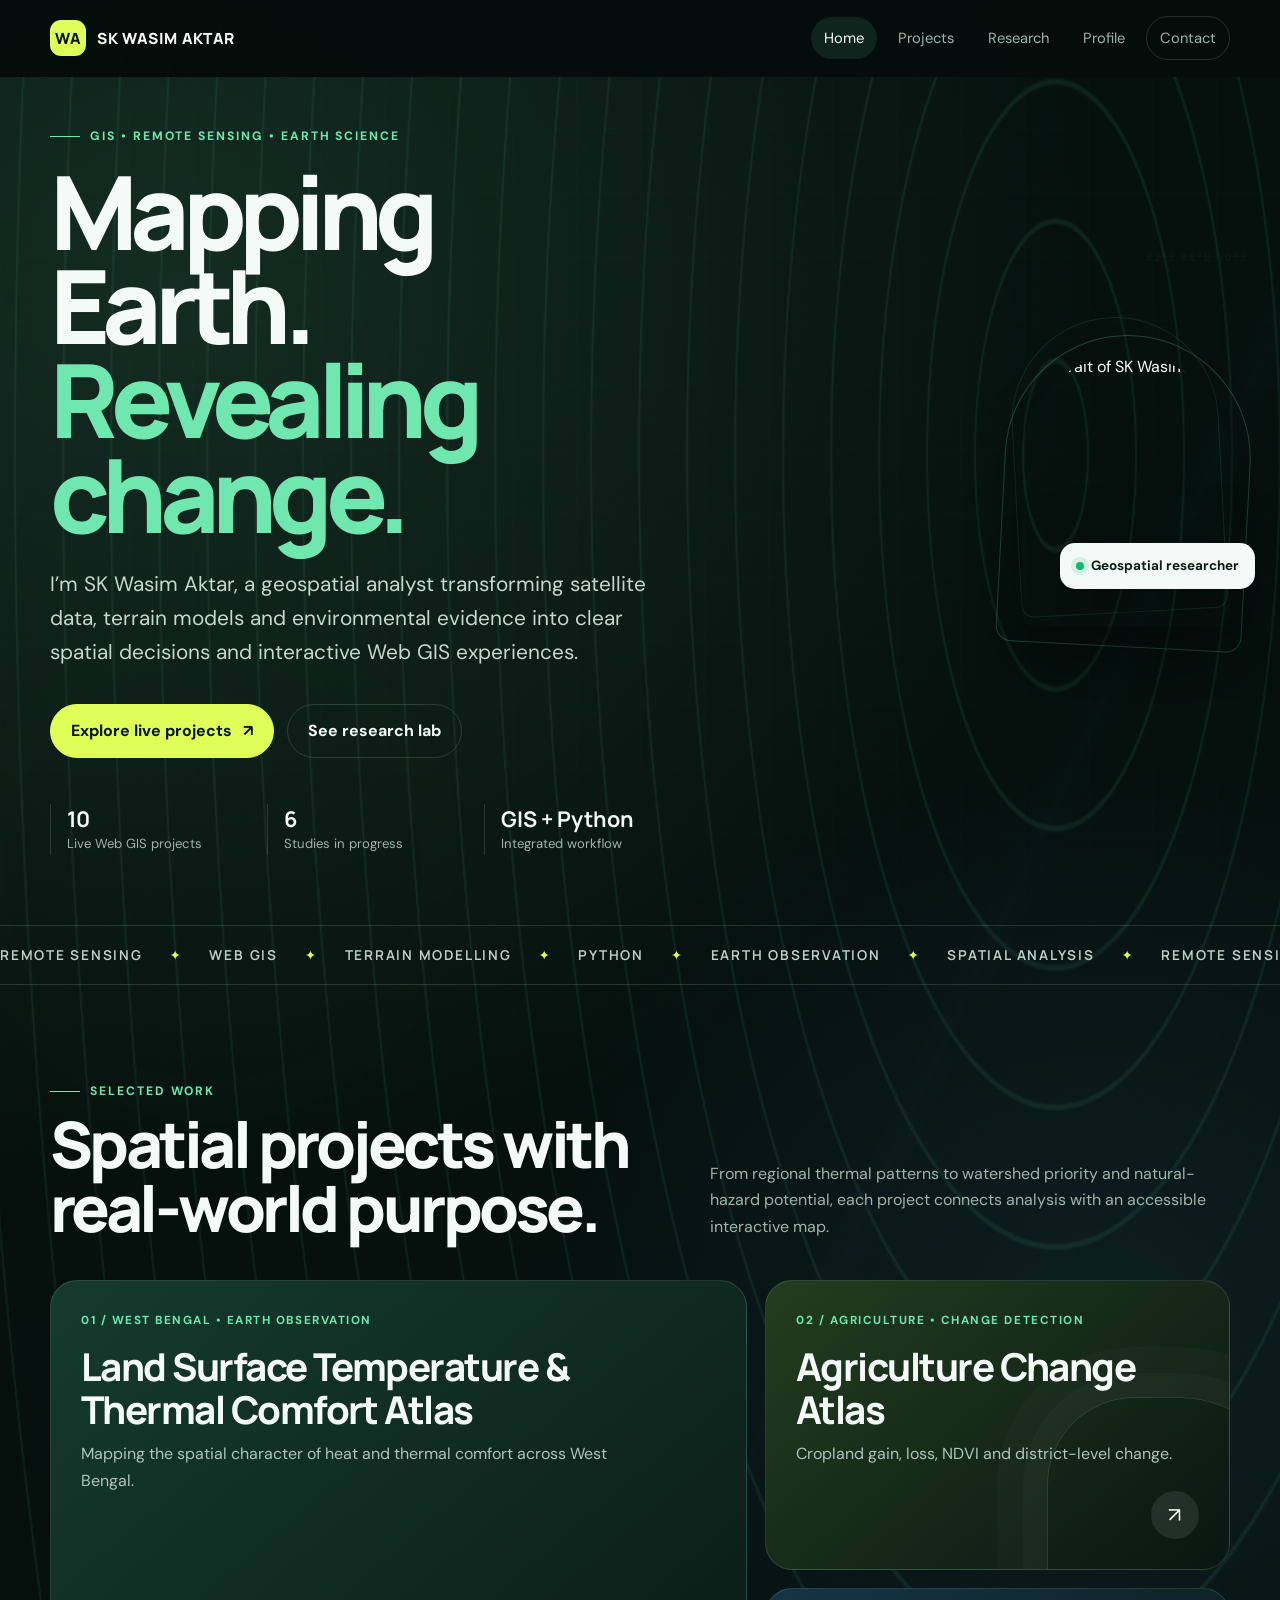
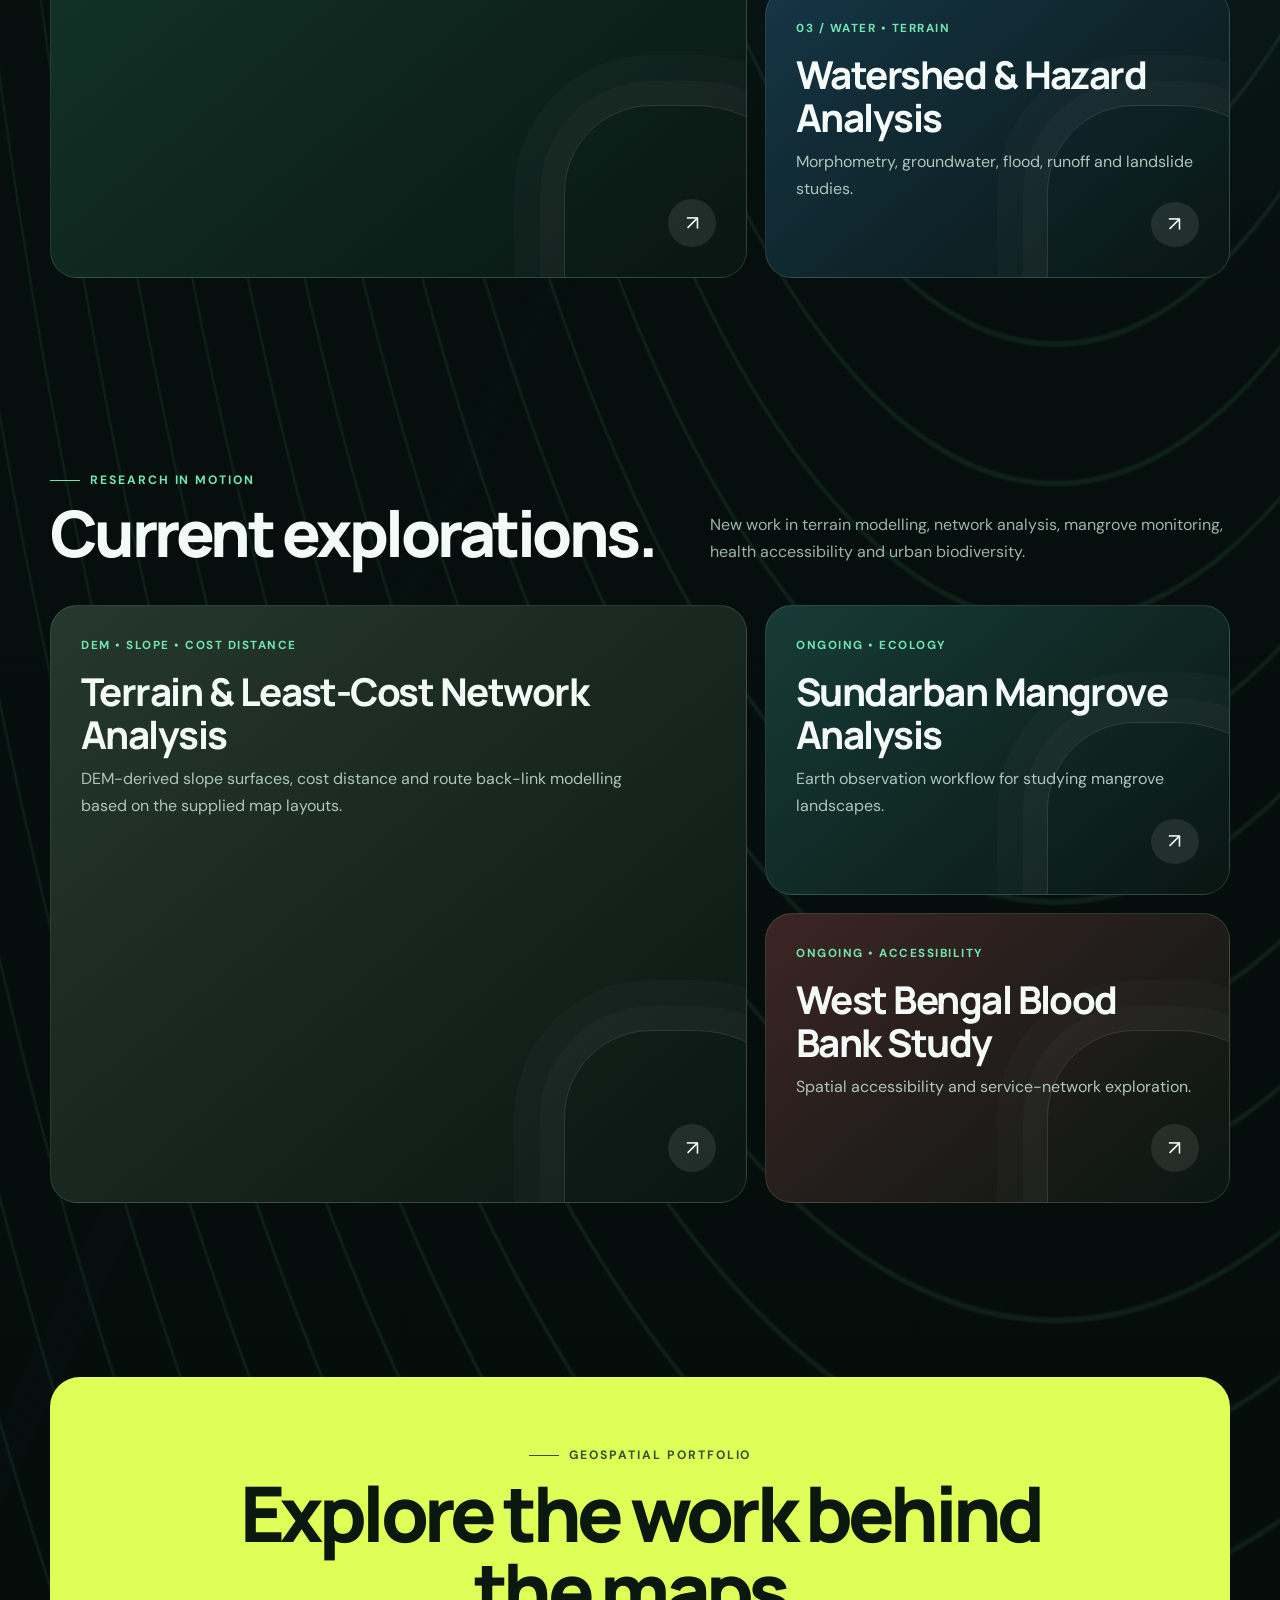
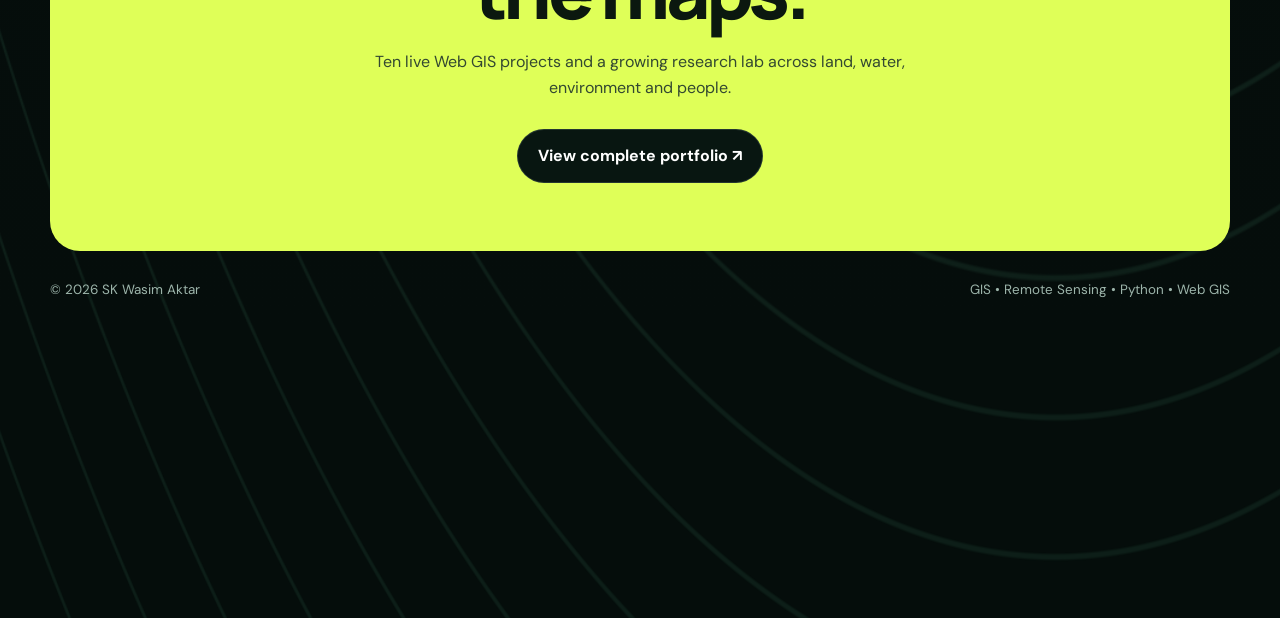
==== index.html @ d95f844d "Publish professional GIS portfolio website Add responsive portfolio pages, smooth interactions, proj" ====
<!doctype html>
<html lang="en">
<head>
  <meta charset="UTF-8"><meta name="viewport" content="width=device-width,initial-scale=1">
  <meta name="description" content="SK Wasim Aktar - GIS, Remote Sensing and spatial data portfolio.">
  <meta name="theme-color" content="#050d0b"><title>SK Wasim Aktar | Geospatial Portfolio</title>
  <link rel="preconnect" href="https://fonts.googleapis.com"><link rel="preconnect" href="https://fonts.gstatic.com" crossorigin>
  <link href="https://fonts.googleapis.com/css2?family=DM+Sans:wght@400;500;600;700&family=Manrope:wght@500;600;700;800&display=swap" rel="stylesheet">
  <link rel="stylesheet" href="styles.css"><link rel="stylesheet" href="performance.css">
  <link rel="icon" type="image/svg+xml" href="data:image/svg+xml,%3Csvg xmlns='http://www.w3.org/2000/svg' viewBox='0 0 64 64'%3E%3Crect width='64' height='64' rx='15' fill='%23071411'/%3E%3Cpath d='M10 44 22 20l10 17 8-14 14 21' fill='none' stroke='%236de5ad' stroke-width='5' stroke-linecap='round'/%3E%3Ccircle cx='32' cy='37' r='4' fill='%23e6ff63'/%3E%3C/svg%3E">
</head>
<body>
  <div class="topo"></div><div class="noise"></div><div class="transition-screen"></div>
  <nav><div class="wrap nav-inner"><a class="brand" href="index.html" data-transition><span class="brand-mark">WA</span> SK WASIM AKTAR</a><button class="menu" aria-label="Toggle navigation">☰</button><div class="nav-links"><a class="active" href="index.html" data-transition>Home</a><a href="projects.html" data-transition>Projects</a><a href="lab.html" data-transition>Research</a><a href="about.html" data-transition>Profile</a><a class="nav-cta" href="contact.html" data-transition>Contact</a></div></div></nav>
  <main>
    <header class="hero"><div class="wrap hero-grid"><div><div class="eyebrow">GIS • Remote Sensing • Earth Science</div><h1>Mapping Earth.<br><em>Revealing change.</em></h1><p class="lead">I’m SK Wasim Aktar, a geospatial analyst transforming satellite data, terrain models and environmental evidence into clear spatial decisions and interactive Web GIS experiences.</p><div class="actions"><a class="btn primary" href="projects.html" data-transition>Explore live projects <span>↗</span></a><a class="btn" href="lab.html" data-transition>See research lab</a></div><div class="hero-stats"><div class="stat"><b>10</b>Live Web GIS projects</div><div class="stat"><b>6</b>Studies in progress</div><div class="stat"><b>GIS + Python</b>Integrated workflow</div></div></div><div class="portrait-shell"><img class="portrait" src="assets/profile.jpeg" alt="Portrait of SK Wasim Aktar"><div class="portrait-label"><i></i>Geospatial researcher</div></div></div></header>
    <div class="marquee"><div class="marquee-track">REMOTE SENSING <span>✦</span> WEB GIS <span>✦</span> TERRAIN MODELLING <span>✦</span> PYTHON <span>✦</span> EARTH OBSERVATION <span>✦</span> SPATIAL ANALYSIS <span>✦</span> REMOTE SENSING <span>✦</span> WEB GIS <span>✦</span> TERRAIN MODELLING <span>✦</span> PYTHON <span>✦</span> EARTH OBSERVATION <span>✦</span> SPATIAL ANALYSIS <span>✦</span></div></div>
    <section><div class="wrap"><div class="section-head reveal"><div><div class="eyebrow">Selected work</div><h2>Spatial projects with<br>real-world purpose.</h2></div><p>From regional thermal patterns to watershed priority and natural-hazard potential, each project connects analysis with an accessible interactive map.</p></div>
      <div class="featured-grid">
        <a class="feature reveal" data-parallax href="projects.html" data-transition style="--tone:#153b2e"><div><div class="feature-meta">01 / WEST BENGAL • EARTH OBSERVATION</div><h3>Land Surface Temperature & Thermal Comfort Atlas</h3><p>Mapping the spatial character of heat and thermal comfort across West Bengal.</p></div><span class="feature-arrow">↗</span></a>
        <a class="feature reveal" data-parallax href="projects.html" data-transition style="--tone:#233d1f"><div><div class="feature-meta">02 / AGRICULTURE • CHANGE DETECTION</div><h3>Agriculture Change Atlas</h3><p>Cropland gain, loss, NDVI and district-level change.</p></div><span class="feature-arrow">↗</span></a>
        <a class="feature reveal" data-parallax href="projects.html" data-transition style="--tone:#153546"><div><div class="feature-meta">03 / WATER • TERRAIN</div><h3>Watershed & Hazard Analysis</h3><p>Morphometry, groundwater, flood, runoff and landslide studies.</p></div><span class="feature-arrow">↗</span></a>
      </div>
    </div></section>
    <section><div class="wrap"><div class="section-head reveal"><div><div class="eyebrow">Research in motion</div><h2>Current explorations.</h2></div><p>New work in terrain modelling, network analysis, mangrove monitoring, health accessibility and urban biodiversity.</p></div><div class="featured-grid">
      <a class="feature reveal" data-parallax href="lab.html" data-transition style="--tone:#26382d"><div><div class="feature-meta">DEM • SLOPE • COST DISTANCE</div><h3>Terrain & Least-Cost Network Analysis</h3><p>DEM-derived slope surfaces, cost distance and route back-link modelling based on the supplied map layouts.</p></div><span class="feature-arrow">↗</span></a>
      <a class="feature reveal" data-parallax href="lab.html" data-transition style="--tone:#173b38"><div><div class="feature-meta">ONGOING • ECOLOGY</div><h3>Sundarban Mangrove Analysis</h3><p>Earth observation workflow for studying mangrove landscapes.</p></div><span class="feature-arrow">↗</span></a>
      <a class="feature reveal" data-parallax href="lab.html" data-transition style="--tone:#3c2524"><div><div class="feature-meta">ONGOING • ACCESSIBILITY</div><h3>West Bengal Blood Bank Study</h3><p>Spatial accessibility and service-network exploration.</p></div><span class="feature-arrow">↗</span></a>
    </div></div></section>
  </main>
  <footer><div class="wrap"><div class="footer-card reveal"><div class="eyebrow" style="justify-content:center;color:#355033">Geospatial portfolio</div><h2>Explore the work behind the maps.</h2><p>Ten live Web GIS projects and a growing research lab across land, water, environment and people.</p><a class="btn" href="projects.html" data-transition>View complete portfolio ↗</a></div><div class="footer-bottom"><span>© <span data-year></span> SK Wasim Aktar</span><span>GIS • Remote Sensing • Python • Web GIS</span></div></div></footer>
  <script src="app.js"></script>
</body></html>
---- styles.css ----
:root{--ink:#050d0b;--ink2:#091713;--panel:#0d211b;--panel2:#112b23;--text:#f4faf7;--muted:#9db5ab;--mint:#71e7b0;--acid:#dfff58;--blue:#55b7ff;--orange:#ff9e5e;--line:rgba(187,231,210,.16);--shadow:0 26px 80px rgba(0,0,0,.38);--sans:"DM Sans",system-ui,sans-serif;--display:"Manrope",system-ui,sans-serif}
*{box-sizing:border-box}html{scroll-behavior:smooth;background:var(--ink)}body{margin:0;color:var(--text);font:16px/1.65 var(--sans);background:var(--ink);overflow-x:hidden}body:before{content:"";position:fixed;inset:0;pointer-events:none;z-index:-3;background:radial-gradient(circle at 13% 8%,rgba(113,231,176,.13),transparent 27%),radial-gradient(circle at 86% 38%,rgba(85,183,255,.09),transparent 24%),linear-gradient(180deg,#06110e,#050d0b)}body:after{content:"";position:fixed;inset:0;pointer-events:none;z-index:-2;opacity:.14;background-image:linear-gradient(rgba(113,231,176,.12) 1px,transparent 1px),linear-gradient(90deg,rgba(113,231,176,.12) 1px,transparent 1px);background-size:64px 64px;mask-image:linear-gradient(to bottom,rgba(0,0,0,.8),transparent 72%)}
a{color:inherit;text-decoration:none}button{font:inherit}.wrap{width:min(1180px,calc(100% - 40px));margin:auto}.topo{position:fixed;inset:-8%;z-index:-1;opacity:.13;pointer-events:none;background:repeating-radial-gradient(ellipse at 78% 18%,transparent 0 31px,rgba(113,231,176,.75) 32px 33px,transparent 34px 48px),linear-gradient(115deg,transparent 0 48%,rgba(85,183,255,.12) 49%,transparent 50% 100%);animation:mapDrift 22s ease-in-out infinite alternate}.topo:before{content:"";position:absolute;width:420px;height:420px;left:7%;top:23%;border:1px solid rgba(113,231,176,.15);border-radius:50%;box-shadow:0 0 0 42px rgba(113,231,176,.025),0 0 0 84px rgba(85,183,255,.018)}.topo:after{content:"82°E   86°E   90°E";position:absolute;right:9%;top:13%;color:rgba(187,231,210,.33);font:600 .65rem var(--display);letter-spacing:.2em}.noise{position:fixed;inset:0;pointer-events:none;z-index:100;opacity:.023;background-image:url("data:image/svg+xml,%3Csvg viewBox='0 0 180 180' xmlns='http://www.w3.org/2000/svg'%3E%3Cfilter id='n'%3E%3CfeTurbulence type='fractalNoise' baseFrequency='.85' numOctaves='3' stitchTiles='stitch'/%3E%3C/filter%3E%3Crect width='100%25' height='100%25' filter='url(%23n)' opacity='.6'/%3E%3C/svg%3E")}@keyframes mapDrift{to{transform:translate3d(12px,-10px,0) scale(1.018)}}
.transition-screen{position:fixed;inset:0;z-index:200;pointer-events:none;opacity:0;background:rgba(3,10,8,.88);backdrop-filter:blur(4px);transition:opacity .14s ease;display:grid;place-items:center;color:var(--mint);font:700 .68rem var(--display);letter-spacing:.18em;text-transform:uppercase}.transition-screen:before{content:"";position:absolute;left:0;right:0;top:50%;height:1px;background:linear-gradient(90deg,transparent,var(--mint),var(--blue),transparent);box-shadow:0 0 20px rgba(113,231,176,.5);transform:scaleX(0);transform-origin:left;transition:transform .18s cubic-bezier(.65,0,.35,1)}.transition-screen:after{content:"Spatial view";transform:translateY(20px);opacity:0;transition:opacity .1s ease}.leaving .transition-screen{opacity:1}.leaving .transition-screen:before{transform:scaleX(1)}.leaving .transition-screen:after{opacity:.65}body{animation:pageIn .28s cubic-bezier(.22,1,.36,1) both}@keyframes pageIn{from{opacity:.35;transform:translateY(3px)}to{opacity:1;transform:none}}
nav{position:fixed;inset:0 0 auto;z-index:80;background:rgba(5,13,11,.78);backdrop-filter:blur(18px);border-bottom:1px solid transparent;transition:.3s}nav.scrolled{border-color:var(--line)}.nav-inner{height:76px;display:flex;align-items:center;justify-content:space-between}.brand{display:flex;align-items:center;gap:11px;font:800 .96rem var(--display);letter-spacing:.05em}.brand-mark{display:grid;place-items:center;width:36px;height:36px;border-radius:11px;background:var(--acid);color:#0b150e}.nav-links{display:flex;align-items:center;gap:8px}.nav-links a{padding:9px 13px;border-radius:999px;color:var(--muted);font-size:.92rem;transition:.25s}.nav-links a:hover,.nav-links a.active{background:rgba(113,231,176,.1);color:var(--text)}.nav-cta{border:1px solid var(--line)!important}.menu{display:none;border:0;background:none;color:white;font-size:1.5rem;cursor:pointer}
.eyebrow{display:flex;align-items:center;gap:10px;color:var(--mint);font-weight:700;font-size:.76rem;letter-spacing:.16em;text-transform:uppercase}.eyebrow:before{content:"";width:30px;height:1px;background:currentColor}.hero{min-height:100svh;padding:126px 0 70px;display:grid;align-items:center}.hero-grid{display:grid;grid-template-columns:1.16fr .84fr;gap:75px;align-items:center}.hero h1,.page-hero h1{font:800 clamp(3.4rem,8vw,7.7rem)/.92 var(--display);letter-spacing:-.075em;margin:18px 0 26px}.hero h1 em{font-style:normal;color:var(--mint)}.lead{max-width:690px;color:#c4d8cf;font-size:clamp(1.05rem,1.8vw,1.3rem)}.actions{display:flex;gap:13px;flex-wrap:wrap;margin-top:34px}.btn{display:inline-flex;align-items:center;gap:11px;padding:13px 20px;border-radius:999px;border:1px solid var(--line);font-weight:700;transition:.28s}.btn.primary{background:var(--acid);border-color:var(--acid);color:#0b150e}.btn:hover{transform:translateY(-3px);box-shadow:0 14px 38px rgba(113,231,176,.13)}.hero-stats{display:grid;grid-template-columns:repeat(3,1fr);gap:10px;margin-top:46px}.stat{border-left:1px solid var(--line);padding-left:16px;color:var(--muted);font-size:.82rem}.stat b{display:block;font:700 1.35rem var(--display);color:var(--text)}
.portrait-shell{position:relative;max-width:405px;margin-left:auto}.portrait-shell:before,.portrait-shell:after{content:"";position:absolute;inset:-19px;border:1px solid rgba(113,231,176,.25);border-radius:220px 220px 28px 28px;transform:rotate(3deg)}.portrait-shell:after{inset:-37px 9px 15px -8px;transform:rotate(-3deg);opacity:.45}.portrait{display:block;position:relative;z-index:1;width:100%;aspect-ratio:.76;object-fit:cover;object-position:center 20%;border-radius:210px 210px 25px 25px;box-shadow:var(--shadow);filter:saturate(.88) contrast(1.05)}.portrait-label{position:absolute;z-index:2;right:-25px;bottom:38px;background:#f4faf7;color:#0a1b13;border-radius:15px;padding:12px 16px;font-weight:700;font-size:.84rem;box-shadow:var(--shadow)}.portrait-label i,.status-dot{display:inline-block;width:8px;height:8px;border-radius:50%;background:#12b76a;margin-right:7px;box-shadow:0 0 0 5px rgba(18,183,106,.14)}
section{padding:96px 0}.section-head{display:flex;justify-content:space-between;gap:35px;align-items:end;margin-bottom:40px}.section-head h2{font:800 clamp(2.2rem,5vw,4.5rem)/1 var(--display);letter-spacing:-.055em;margin:11px 0 0}.section-head p{max-width:520px;color:var(--muted);margin:0}.kicker{color:var(--acid)}
.featured-grid{display:grid;grid-template-columns:1.2fr .8fr;grid-template-rows:repeat(2,290px);gap:18px}.feature{position:relative;overflow:hidden;border:1px solid var(--line);border-radius:27px;padding:30px;background:linear-gradient(140deg,var(--tone,#153c30),#091612);transition:.4s;display:flex;flex-direction:column;justify-content:space-between}.feature:first-child{grid-row:1/3}.feature:hover{transform:translateY(-6px);border-color:rgba(113,231,176,.45);box-shadow:var(--shadow)}.feature:before{content:"";position:absolute;inset:auto -70px -80px auto;width:250px;height:250px;border-radius:42% 58% 63% 37%;border:1px solid rgba(255,255,255,.13);box-shadow:0 0 0 24px rgba(255,255,255,.025),0 0 0 50px rgba(255,255,255,.018);transition:.7s}.feature:hover:before{transform:rotate(18deg) scale(1.1)}.feature-meta{position:relative;z-index:1;color:var(--mint);font-size:.73rem;font-weight:700;letter-spacing:.13em}.feature h3{position:relative;z-index:1;font:750 clamp(1.45rem,3vw,2.7rem)/1.12 var(--display);letter-spacing:-.04em;margin:15px 0 10px;max-width:650px}.feature p{position:relative;z-index:1;color:#aec5bb;margin:0;max-width:560px}.feature-arrow{position:relative;z-index:1;align-self:flex-end;width:48px;height:48px;border-radius:50%;display:grid;place-items:center;background:rgba(255,255,255,.09);font-size:1.3rem}
.page-hero{padding:150px 0 55px}.page-hero h1{font-size:clamp(3.1rem,7vw,6.5rem);max-width:1000px}.page-hero p{max-width:720px;color:#bfd3ca;font-size:1.15rem}.coord-line{display:flex;gap:25px;flex-wrap:wrap;color:var(--muted);font:600 .78rem var(--display);letter-spacing:.12em;margin-top:35px}
.filters{display:flex;gap:9px;flex-wrap:wrap;margin-bottom:28px}.filter{background:transparent;color:var(--muted);border:1px solid var(--line);border-radius:999px;padding:9px 15px;font-weight:700;cursor:pointer}.filter.active,.filter:hover{background:var(--mint);color:#06100d;border-color:var(--mint)}
.project-grid{display:grid;grid-template-columns:repeat(2,1fr);gap:20px}.project{position:relative;min-height:355px;padding:30px;border-radius:26px;border:1px solid var(--line);overflow:hidden;display:flex;flex-direction:column;justify-content:space-between;background:linear-gradient(145deg,var(--tone,#14362c),#081612);transition:.38s}.project:hover{transform:translateY(-7px);border-color:rgba(113,231,176,.5);box-shadow:var(--shadow)}.project:after{content:"";position:absolute;width:220px;height:220px;border:1px solid rgba(255,255,255,.11);border-radius:46% 54% 62% 38%;right:-65px;top:-65px;box-shadow:0 0 0 22px rgba(255,255,255,.022),0 0 0 45px rgba(255,255,255,.016);transition:.7s}.project:hover:after{transform:rotate(20deg) scale(1.08)}.project-number{font:700 .74rem var(--display);letter-spacing:.13em;color:var(--mint)}.project h3{font:750 clamp(1.35rem,2.4vw,2rem)/1.14 var(--display);letter-spacing:-.035em;max-width:520px;margin:65px 0 13px}.project p{color:#a9c0b7;max-width:540px;margin:0 0 22px}.tags{display:flex;gap:8px;flex-wrap:wrap}.tag{font-size:.74rem;padding:5px 9px;border-radius:7px;background:rgba(255,255,255,.08);color:#d8e7e1}.project-link{display:flex;justify-content:space-between;align-items:center;border-top:1px solid var(--line);padding-top:18px;margin-top:25px;font-weight:700}.project-link span:last-child{font-size:1.35rem;transition:.25s}.project:hover .project-link span:last-child{transform:translate(4px,-4px)}
.lab-grid{display:grid;grid-template-columns:repeat(12,1fr);gap:20px}.lab-card{grid-column:span 4;border:1px solid var(--line);border-radius:25px;overflow:hidden;background:var(--panel);transition:.38s;min-height:420px;display:flex;flex-direction:column}.lab-card.wide{grid-column:span 6}.lab-card:hover{transform:translateY(-6px);border-color:rgba(113,231,176,.42);box-shadow:var(--shadow)}.lab-media{height:225px;overflow:hidden;position:relative;background:#11251e}.lab-media img{width:100%;height:100%;object-fit:cover;object-position:center 30%;transition:.65s}.lab-card:hover img{transform:scale(1.045)}.lab-media:after{content:"";position:absolute;inset:0;background:linear-gradient(180deg,transparent 45%,rgba(5,13,11,.8))}.lab-body{padding:24px;display:flex;flex-direction:column;flex:1}.status{display:flex;align-items:center;justify-content:space-between;color:var(--mint);font-weight:700;font-size:.75rem;letter-spacing:.1em;text-transform:uppercase}.progress{height:3px;background:rgba(255,255,255,.08);border-radius:4px;margin:14px 0 18px;overflow:hidden}.progress i{display:block;height:100%;width:var(--p,45%);background:linear-gradient(90deg,var(--mint),var(--acid));border-radius:4px}.lab-body h3{font:750 1.45rem/1.15 var(--display);letter-spacing:-.03em;margin:0 0 10px}.lab-body p{color:var(--muted);margin:0 0 20px;font-size:.93rem}.lab-action{margin-top:auto;color:#e2efe9;font-weight:700}.placeholder-visual{display:grid;place-items:center;height:225px;position:relative;overflow:hidden;background:radial-gradient(circle at 40% 45%,var(--glow,rgba(113,231,176,.25)),transparent 22%),repeating-radial-gradient(ellipse at 45% 50%,transparent 0 15px,rgba(255,255,255,.13) 16px 17px,transparent 18px 26px),linear-gradient(145deg,#173a30,#091612)}.placeholder-visual b{font:800 2rem var(--display);letter-spacing:-.04em;color:rgba(255,255,255,.9)}
.about-grid{display:grid;grid-template-columns:.9fr 1.1fr;gap:22px}.panel{background:linear-gradient(145deg,rgba(16,40,32,.94),rgba(8,25,20,.94));border:1px solid var(--line);border-radius:25px;padding:32px}.panel h3{font:750 1.25rem var(--display);margin:0 0 20px}.edu{display:grid;grid-template-columns:52px 1fr;gap:14px;padding:19px 0;border-top:1px solid var(--line)}.edu:first-of-type{border-top:0}.edu .year{color:var(--mint);font-weight:800;font-size:.8rem}.edu strong{display:block}.edu span{color:var(--muted);font-size:.92rem}.skills{display:flex;flex-wrap:wrap;gap:10px}.chip{border:1px solid var(--line);background:rgba(113,231,176,.06);border-radius:999px;padding:9px 14px;color:#dcebe5;font-size:.9rem}.workflow{display:grid;grid-template-columns:repeat(4,1fr);gap:1px;border:1px solid var(--line);border-radius:22px;overflow:hidden;background:var(--line)}.step{padding:28px;background:var(--panel)}.step-no{color:var(--acid);font-weight:800;font-size:.73rem}.step b{display:block;font:700 1.05rem var(--display);margin:12px 0 7px}.step p{margin:0;color:var(--muted);font-size:.9rem}
.marquee{border-block:1px solid var(--line);overflow:hidden;white-space:nowrap;padding:16px 0;color:#bdd1c8}.marquee-track{display:inline-block;animation:marquee 26s linear infinite;font:650 .85rem var(--display);letter-spacing:.13em}.marquee span{color:var(--acid);margin:0 22px}@keyframes marquee{to{transform:translateX(-50%)}}
footer{padding:78px 0 34px}.footer-card{text-align:center;padding:68px 28px;border-radius:30px;background:var(--acid);color:#0b180f}.footer-card h2{font:800 clamp(2.3rem,6vw,5rem)/1 var(--display);letter-spacing:-.06em;margin:10px auto 20px;max-width:840px}.footer-card p{color:#334831;max-width:610px;margin:0 auto 27px}.footer-card .btn{background:#081611;color:#fff}.footer-bottom{display:flex;justify-content:space-between;color:var(--muted);font-size:.84rem;padding-top:28px}
.reveal{opacity:0;transform:translateY(28px);transition:opacity .75s ease,transform .75s ease}.reveal.show{opacity:1;transform:none}.modal{position:fixed;inset:0;z-index:150;display:none;place-items:center;padding:24px;background:rgba(2,7,6,.92);backdrop-filter:blur(15px)}.modal.open{display:grid;animation:fade .25s ease}.modal img{max-width:min(920px,92vw);max-height:86vh;border-radius:12px;box-shadow:var(--shadow)}.modal-close{position:absolute;right:25px;top:20px;width:44px;height:44px;border-radius:50%;border:1px solid var(--line);background:#10241e;color:white;font-size:1.4rem;cursor:pointer}@keyframes fade{from{opacity:0}}
@media(max-width:900px){.nav-links{display:none}.menu{display:block}.nav-links.open{display:flex;position:absolute;top:76px;left:20px;right:20px;flex-direction:column;align-items:stretch;padding:18px;background:#0a1b16;border:1px solid var(--line);border-radius:18px}.hero-grid{grid-template-columns:1fr;gap:65px}.portrait-shell{margin:auto;width:min(82%,405px)}.featured-grid{grid-template-columns:1fr;grid-template-rows:auto}.feature:first-child{grid-row:auto;min-height:390px}.feature{min-height:280px}.project-grid{grid-template-columns:1fr}.lab-card,.lab-card.wide{grid-column:span 6}.workflow{grid-template-columns:1fr 1fr}.about-grid{grid-template-columns:1fr}.section-head{flex-direction:column;align-items:flex-start}.page-hero h1{font-size:clamp(3rem,12vw,5.8rem)}} 
@media(max-width:560px){.wrap{width:min(100% - 26px,1180px)}section{padding:72px 0}.hero h1{font-size:clamp(3.05rem,16vw,5rem)}.hero-stats{grid-template-columns:1fr 1fr}.portrait-label{right:-7px}.project,.feature,.panel{padding:23px}.lab-card,.lab-card.wide{grid-column:1/-1}.workflow{grid-template-columns:1fr}.footer-bottom{flex-direction:column;gap:8px}.page-hero{padding-top:125px}.coord-line{gap:12px}.modal{padding:12px}} 
@media(prefers-reduced-motion:reduce){html{scroll-behavior:auto}*,*:before,*:after{animation:none!important;transition:none!important}.reveal{opacity:1;transform:none}.transition-screen{display:none}}
---- performance.css ----
/* Performance-first interaction layer */
.noise{display:none!important}
.topo{animation:none!important;opacity:.11!important}
nav{background:rgba(5,13,11,.97)!important;backdrop-filter:none!important}
.transition-screen{background:rgba(3,10,8,.95)!important;backdrop-filter:none!important;transition:opacity .1s ease!important}
.transition-screen:before{transition:transform .14s ease!important;box-shadow:0 0 14px rgba(113,231,176,.38)!important}
body{animation-duration:.22s!important}
section{content-visibility:auto;contain-intrinsic-size:1px 850px}
.reveal{transform:translateY(18px)!important;transition-duration:.44s!important}
.reveal.show{transform:none!important}
.feature:before,.project:after,.lab-media img{transition-duration:.34s!important}
.feature,.project,.lab-card,.panel,.step,.contact-card{will-change:transform;transition-property:transform,border-color,box-shadow,background!important;transition-duration:.26s!important;transition-timing-function:cubic-bezier(.22,1,.36,1)!important}
.feature:hover,.feature:focus-visible,.project:hover,.project:focus-visible,.lab-card:hover,.lab-card:focus-within,.panel:hover,.step:hover,.contact-card:hover,.contact-card:focus-visible{transform:translateY(-7px) scale(1.012)!important;border-color:rgba(113,231,176,.58)!important;box-shadow:0 22px 48px rgba(0,0,0,.32),0 0 0 1px rgba(113,231,176,.09)!important}
.lab-card:hover img{transform:scale(1.025)!important}
.modal{backdrop-filter:none!important}
.contact-grid{display:grid;grid-template-columns:repeat(3,1fr);gap:18px}
.contact-card{display:flex;flex-direction:column;min-height:220px;padding:28px;border:1px solid var(--line);border-radius:24px;background:linear-gradient(145deg,#102920,#091914)}
.contact-icon{width:46px;height:46px;display:grid;place-items:center;border-radius:14px;background:rgba(113,231,176,.1);color:var(--mint);font-size:1.2rem;margin-bottom:34px}
.contact-card small{color:var(--mint);font-weight:700;letter-spacing:.12em;text-transform:uppercase}
.contact-card strong{font:700 1.15rem/1.4 var(--display);margin-top:7px}
.contact-card span{color:var(--muted);margin-top:5px}
.collab{display:grid;grid-template-columns:1fr auto;gap:30px;align-items:center;margin-top:22px;padding:34px;border:1px solid var(--line);border-radius:26px;background:linear-gradient(135deg,rgba(85,183,255,.1),rgba(113,231,176,.09));transition:transform .26s ease,border-color .26s ease}
.collab:hover{transform:translateY(-5px);border-color:rgba(113,231,176,.48)}
.collab h3{font:750 clamp(1.5rem,3vw,2.5rem)/1.1 var(--display);letter-spacing:-.04em;margin:0 0 10px}
.collab p{max-width:720px;color:#b8cdc4;margin:0}
@media(max-width:900px){.contact-grid{grid-template-columns:1fr 1fr}.collab{grid-template-columns:1fr}}
@media(max-width:560px){.contact-grid{grid-template-columns:1fr}.feature:hover,.project:hover,.lab-card:hover,.panel:hover,.step:hover,.contact-card:hover{transform:translateY(-3px) scale(1.005)!important}}
@media(prefers-reduced-motion:reduce){.feature,.project,.lab-card,.panel,.step,.contact-card,.collab{will-change:auto!important}}
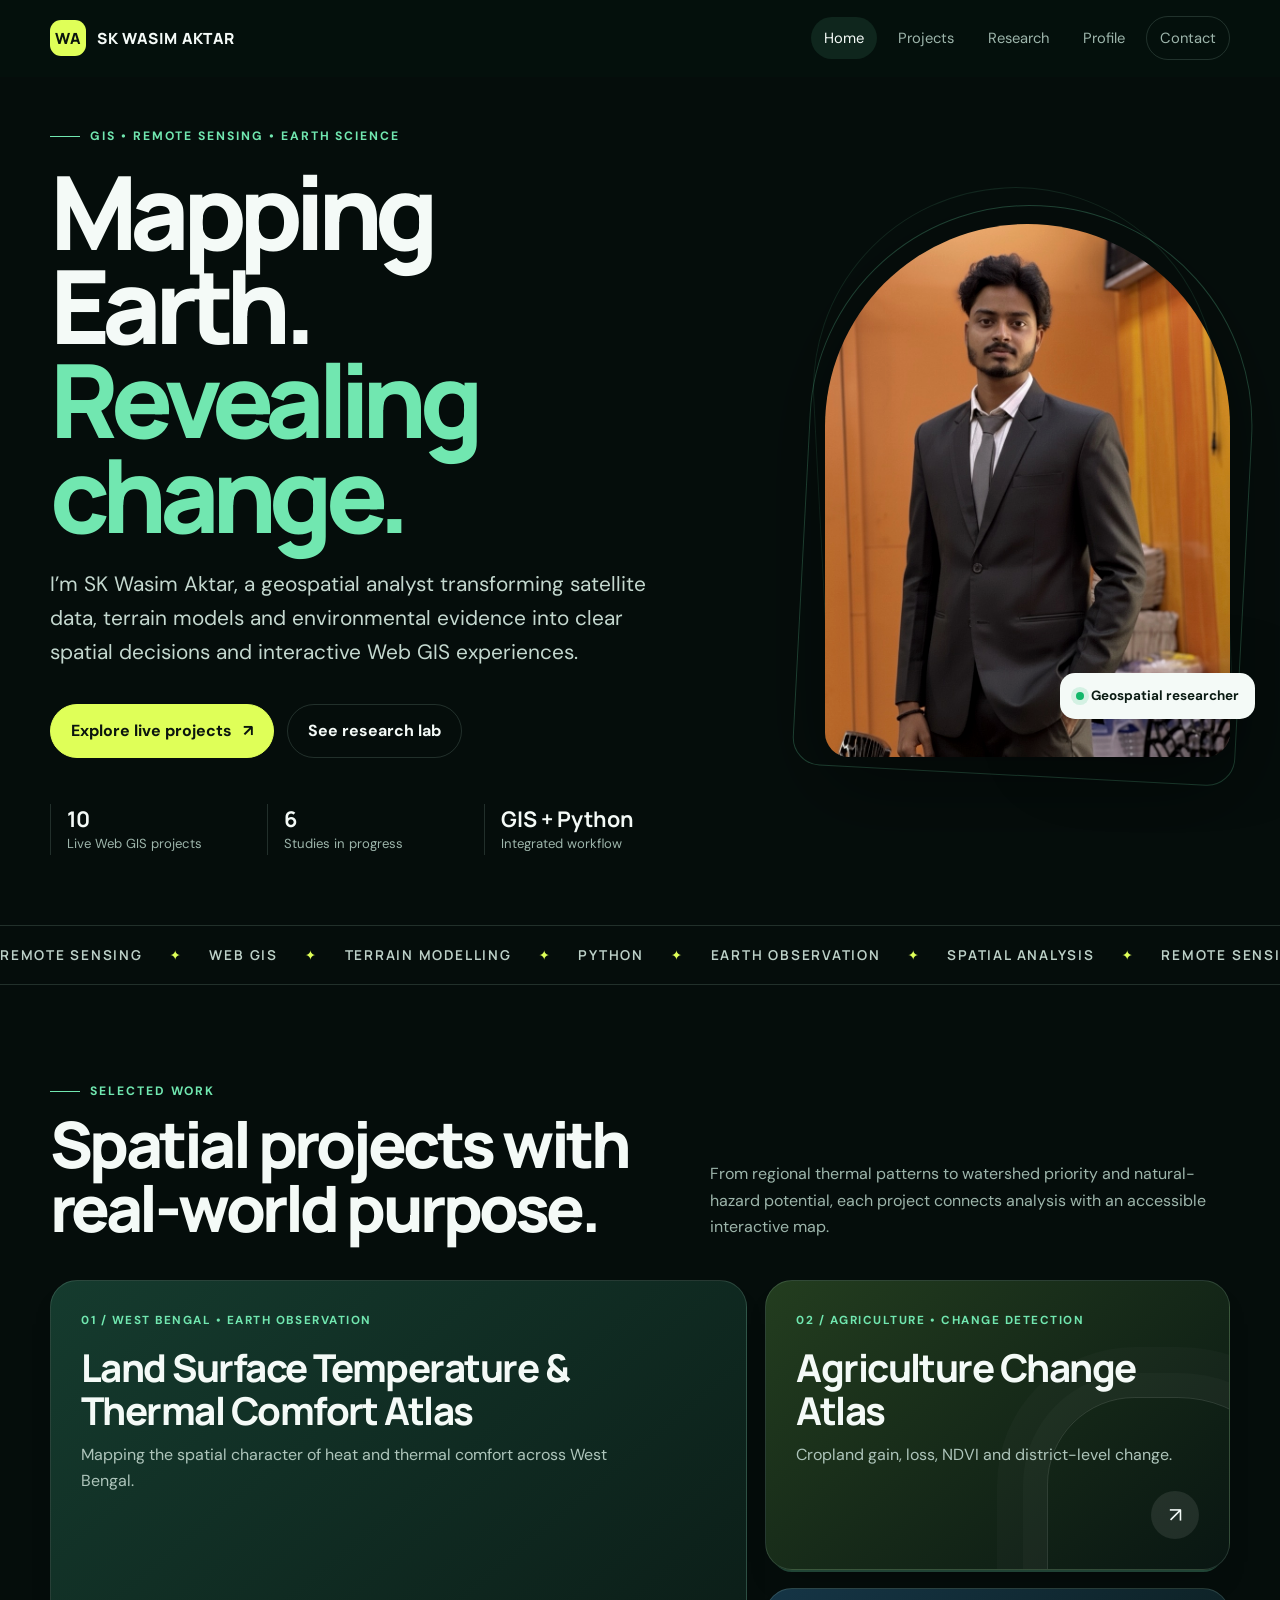
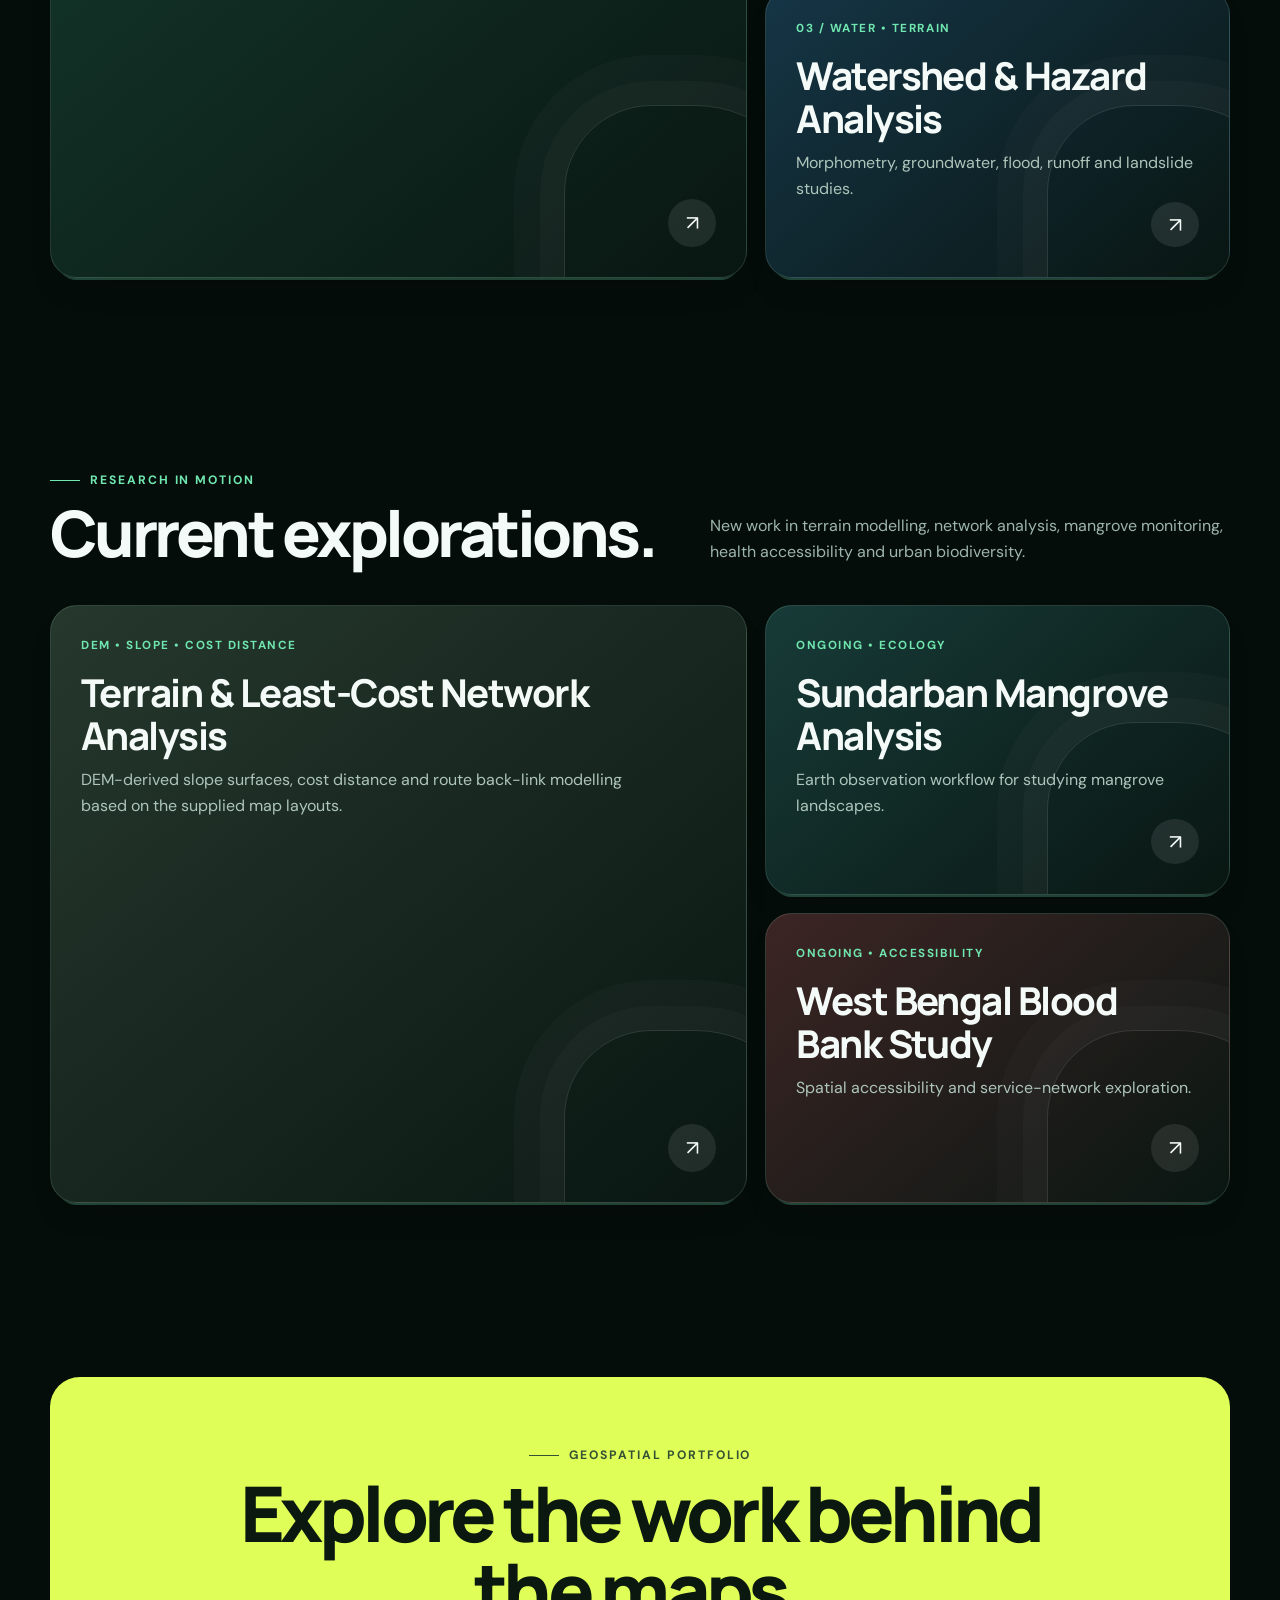
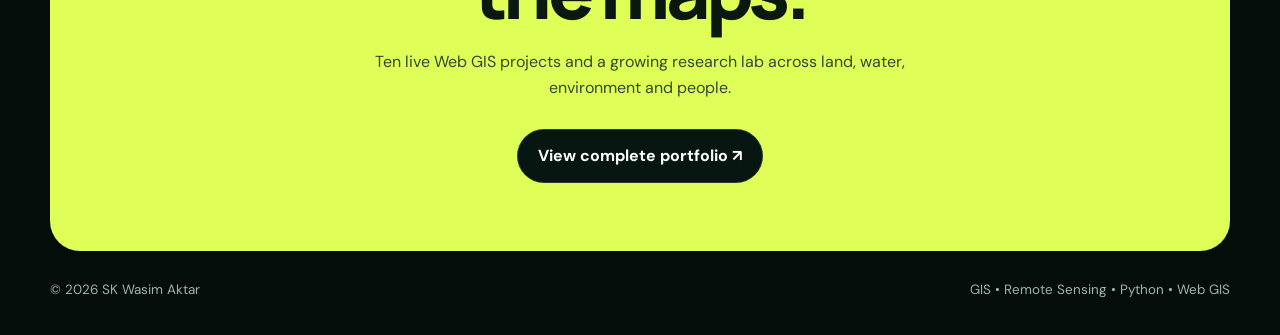
==== commit 78d9a020: "Improve mobile smoothness and spatial 3D interactions" ====
--- a/index.html
+++ b/index.html
@@ -13,7 +13,7 @@
   <div class="topo"></div><div class="noise"></div><div class="transition-screen"></div>
   <nav><div class="wrap nav-inner"><a class="brand" href="index.html" data-transition><span class="brand-mark">WA</span> SK WASIM AKTAR</a><button class="menu" aria-label="Toggle navigation">☰</button><div class="nav-links"><a class="active" href="index.html" data-transition>Home</a><a href="projects.html" data-transition>Projects</a><a href="lab.html" data-transition>Research</a><a href="about.html" data-transition>Profile</a><a class="nav-cta" href="contact.html" data-transition>Contact</a></div></div></nav>
   <main>
-    <header class="hero"><div class="wrap hero-grid"><div><div class="eyebrow">GIS • Remote Sensing • Earth Science</div><h1>Mapping Earth.<br><em>Revealing change.</em></h1><p class="lead">I’m SK Wasim Aktar, a geospatial analyst transforming satellite data, terrain models and environmental evidence into clear spatial decisions and interactive Web GIS experiences.</p><div class="actions"><a class="btn primary" href="projects.html" data-transition>Explore live projects <span>↗</span></a><a class="btn" href="lab.html" data-transition>See research lab</a></div><div class="hero-stats"><div class="stat"><b>10</b>Live Web GIS projects</div><div class="stat"><b>6</b>Studies in progress</div><div class="stat"><b>GIS + Python</b>Integrated workflow</div></div></div><div class="portrait-shell"><img class="portrait" src="assets/profile.jpeg" alt="Portrait of SK Wasim Aktar"><div class="portrait-label"><i></i>Geospatial researcher</div></div></div></header>
+    <header class="hero"><div class="wrap hero-grid"><div><div class="eyebrow">GIS • Remote Sensing • Earth Science</div><h1>Mapping Earth.<br><em>Revealing change.</em></h1><p class="lead">I’m SK Wasim Aktar, a geospatial analyst transforming satellite data, terrain models and environmental evidence into clear spatial decisions and interactive Web GIS experiences.</p><div class="actions"><a class="btn primary" href="projects.html" data-transition>Explore live projects <span>↗</span></a><a class="btn" href="lab.html" data-transition>See research lab</a></div><div class="hero-stats"><div class="stat"><b>10</b>Live Web GIS projects</div><div class="stat"><b>6</b>Studies in progress</div><div class="stat"><b>GIS + Python</b>Integrated workflow</div></div></div><div class="portrait-shell"><img class="portrait" decoding="async" fetchpriority="high" src="assets/profile.jpeg" alt="Portrait of SK Wasim Aktar"><div class="portrait-label"><i></i>Geospatial researcher</div></div></div></header>
     <div class="marquee"><div class="marquee-track">REMOTE SENSING <span>✦</span> WEB GIS <span>✦</span> TERRAIN MODELLING <span>✦</span> PYTHON <span>✦</span> EARTH OBSERVATION <span>✦</span> SPATIAL ANALYSIS <span>✦</span> REMOTE SENSING <span>✦</span> WEB GIS <span>✦</span> TERRAIN MODELLING <span>✦</span> PYTHON <span>✦</span> EARTH OBSERVATION <span>✦</span> SPATIAL ANALYSIS <span>✦</span></div></div>
     <section><div class="wrap"><div class="section-head reveal"><div><div class="eyebrow">Selected work</div><h2>Spatial projects with<br>real-world purpose.</h2></div><p>From regional thermal patterns to watershed priority and natural-hazard potential, each project connects analysis with an accessible interactive map.</p></div>
       <div class="featured-grid">
--- a/performance.css
+++ b/performance.css
@@ -1,28 +1,56 @@
-/* Performance-first interaction layer */
+/* Spatial depth through borders and small transforms; no continuous card animation. */
 .noise{display:none!important}
-.topo{animation:none!important;opacity:.11!important}
-nav{background:rgba(5,13,11,.97)!important;backdrop-filter:none!important}
-.transition-screen{background:rgba(3,10,8,.95)!important;backdrop-filter:none!important;transition:opacity .1s ease!important}
-.transition-screen:before{transition:transform .14s ease!important;box-shadow:0 0 14px rgba(113,231,176,.38)!important}
-body{animation-duration:.22s!important}
-section{content-visibility:auto;contain-intrinsic-size:1px 850px}
-.reveal{transform:translateY(18px)!important;transition-duration:.44s!important}
-.reveal.show{transform:none!important}
-.feature:before,.project:after,.lab-media img{transition-duration:.34s!important}
-.feature,.project,.lab-card,.panel,.step,.contact-card{will-change:transform;transition-property:transform,border-color,box-shadow,background!important;transition-duration:.26s!important;transition-timing-function:cubic-bezier(.22,1,.36,1)!important}
-.feature:hover,.feature:focus-visible,.project:hover,.project:focus-visible,.lab-card:hover,.lab-card:focus-within,.panel:hover,.step:hover,.contact-card:hover,.contact-card:focus-visible{transform:translateY(-7px) scale(1.012)!important;border-color:rgba(113,231,176,.58)!important;box-shadow:0 22px 48px rgba(0,0,0,.32),0 0 0 1px rgba(113,231,176,.09)!important}
-.lab-card:hover img{transform:scale(1.025)!important}
-.modal{backdrop-filter:none!important}
+.topo{animation:none;opacity:.12}
+nav{background:rgba(5,17,13,.97);backdrop-filter:none;transition:border-color .2s ease}
+.transition-screen{background:#07120e;backdrop-filter:none}
+body{animation:none}
+.reveal{transform:translateY(14px);transition:opacity .42s ease,transform .42s cubic-bezier(.2,.75,.2,1)}
+.reveal.show{transform:none}
+.feature,.project,.lab-card,.panel,.step,.contact-card{
+  position:relative;isolation:isolate;
+  transition:transform .28s cubic-bezier(.2,.75,.2,1),border-color .28s ease,box-shadow .28s ease;
+  transform:perspective(900px) rotateX(var(--rx,0deg)) rotateY(var(--ry,0deg));
+  box-shadow:0 8px 0 -6px rgba(113,231,176,.26),0 18px 36px -26px rgba(0,0,0,.6);
+}
+.feature:focus-visible,.project:focus-visible,.lab-card:focus-within,.contact-card:focus-visible{outline:2px solid var(--mint);outline-offset:3px}
+.feature:before,.project:after,.lab-media img{transition-duration:.3s}
+.lab-card:hover img{transform:scale(1.025)}
+.modal{backdrop-filter:none}
 .contact-grid{display:grid;grid-template-columns:repeat(3,1fr);gap:18px}
 .contact-card{display:flex;flex-direction:column;min-height:220px;padding:28px;border:1px solid var(--line);border-radius:24px;background:linear-gradient(145deg,#102920,#091914)}
 .contact-icon{width:46px;height:46px;display:grid;place-items:center;border-radius:14px;background:rgba(113,231,176,.1);color:var(--mint);font-size:1.2rem;margin-bottom:34px}
 .contact-card small{color:var(--mint);font-weight:700;letter-spacing:.12em;text-transform:uppercase}
 .contact-card strong{font:700 1.15rem/1.4 var(--display);margin-top:7px}
 .contact-card span{color:var(--muted);margin-top:5px}
-.collab{display:grid;grid-template-columns:1fr auto;gap:30px;align-items:center;margin-top:22px;padding:34px;border:1px solid var(--line);border-radius:26px;background:linear-gradient(135deg,rgba(85,183,255,.1),rgba(113,231,176,.09));transition:transform .26s ease,border-color .26s ease}
-.collab:hover{transform:translateY(-5px);border-color:rgba(113,231,176,.48)}
+.collab{display:grid;grid-template-columns:1fr auto;gap:30px;align-items:center;margin-top:22px;padding:34px;border:1px solid var(--line);border-radius:26px;background:linear-gradient(135deg,rgba(85,183,255,.1),rgba(113,231,176,.09));transition:transform .28s ease,border-color .28s ease}
 .collab h3{font:750 clamp(1.5rem,3vw,2.5rem)/1.1 var(--display);letter-spacing:-.04em;margin:0 0 10px}
 .collab p{max-width:720px;color:#b8cdc4;margin:0}
+.project[hidden]{display:none!important}
+@media(hover:hover) and (pointer:fine){
+  .feature:hover,.project:hover,.lab-card:hover,.panel:hover,.step:hover,.contact-card:hover{
+    transform:perspective(900px) translateY(-5px) rotateX(var(--rx,0deg)) rotateY(var(--ry,0deg));
+    border-color:rgba(113,231,176,.55);
+    box-shadow:0 13px 0 -9px rgba(113,231,176,.35),0 24px 44px -24px rgba(0,0,0,.75);
+  }
+  .collab:hover{transform:translateY(-4px);border-color:rgba(113,231,176,.48)}
+}
 @media(max-width:900px){.contact-grid{grid-template-columns:1fr 1fr}.collab{grid-template-columns:1fr}}
-@media(max-width:560px){.contact-grid{grid-template-columns:1fr}.feature:hover,.project:hover,.lab-card:hover,.panel:hover,.step:hover,.contact-card:hover{transform:translateY(-3px) scale(1.005)!important}}
-@media(prefers-reduced-motion:reduce){.feature,.project,.lab-card,.panel,.step,.contact-card,.collab{will-change:auto!important}}
+@media(max-width:700px), (pointer:coarse){
+  html{scroll-behavior:auto}
+  body{background:#06120e}
+  body:before{position:absolute;bottom:auto;height:900px;background:radial-gradient(ellipse at 20% 12%,rgba(58,143,111,.17),transparent 55%),linear-gradient(#071712,#06120e)}
+  body:after{position:absolute;bottom:auto;height:950px;opacity:.08;mask-image:none;background-size:56px 56px}
+  .topo{position:absolute;bottom:auto;height:1000px;inset-inline:0;opacity:.075;overflow:hidden}
+  .topo:before{display:none}
+  .transition-screen{display:none}
+  .marquee-track{animation:none;transform:none}
+  .feature,.project,.lab-card,.panel,.step,.contact-card{transform:none;box-shadow:0 9px 0 -7px rgba(113,231,176,.28),0 16px 25px -25px #000}
+  .feature:hover,.project:hover,.lab-card:hover,.panel:hover,.step:hover,.contact-card:hover{transform:none;box-shadow:0 9px 0 -7px rgba(113,231,176,.28),0 16px 25px -25px #000}
+  .feature:active,.project:active,.lab-card:active,.btn:active,.contact-card:active{transform:scale(.985);transition-duration:.14s}
+  .feature:before,.project:after{box-shadow:none}
+  .lab-card:hover img{transform:none}
+  .reveal{transform:translateY(8px);transition-duration:.3s}
+  .hero{min-height:auto}
+}
+@media(max-width:560px){.contact-grid{grid-template-columns:1fr}.feature,.project{min-height:280px}.portrait{box-shadow:0 22px 40px -25px #000}}
+@media(prefers-reduced-motion:reduce){.feature,.project,.lab-card,.panel,.step,.contact-card,.collab{transform:none!important;transition:none!important}.reveal{opacity:1;transform:none}.marquee-track{animation:none}}
